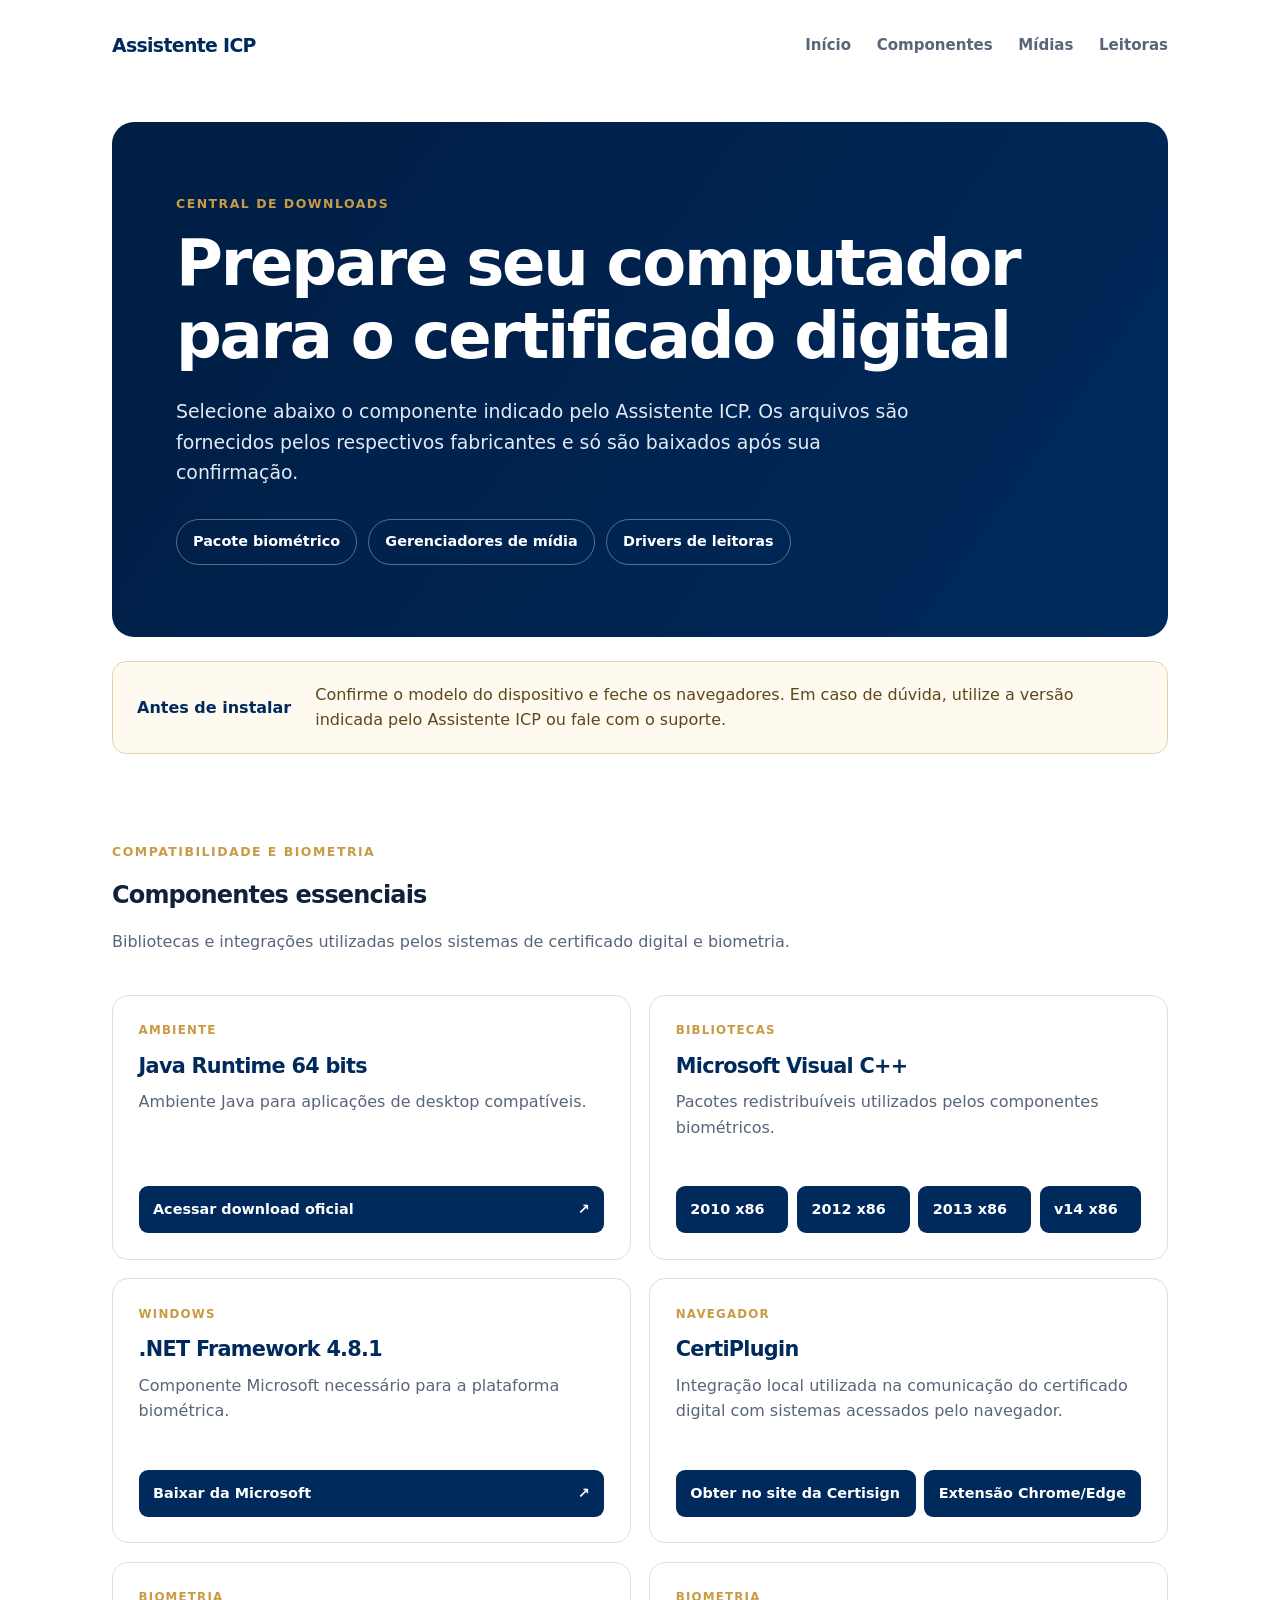
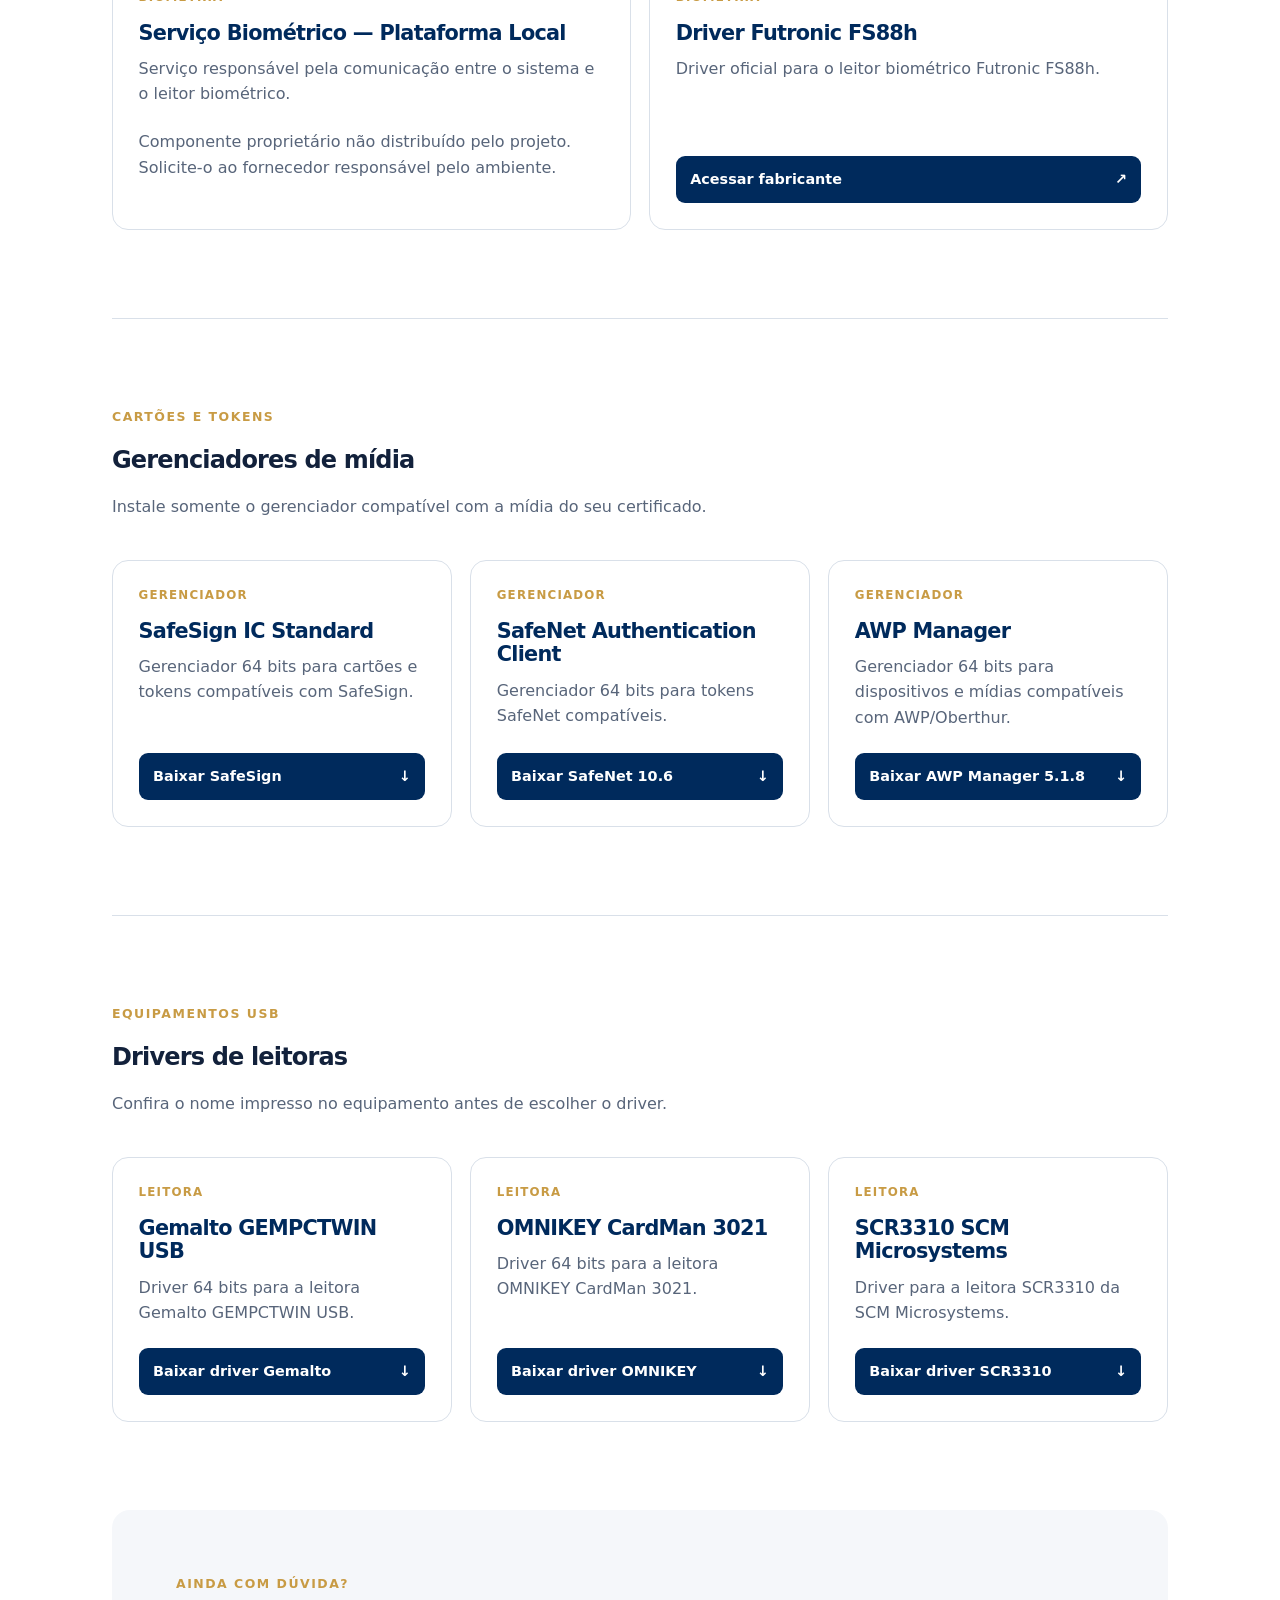
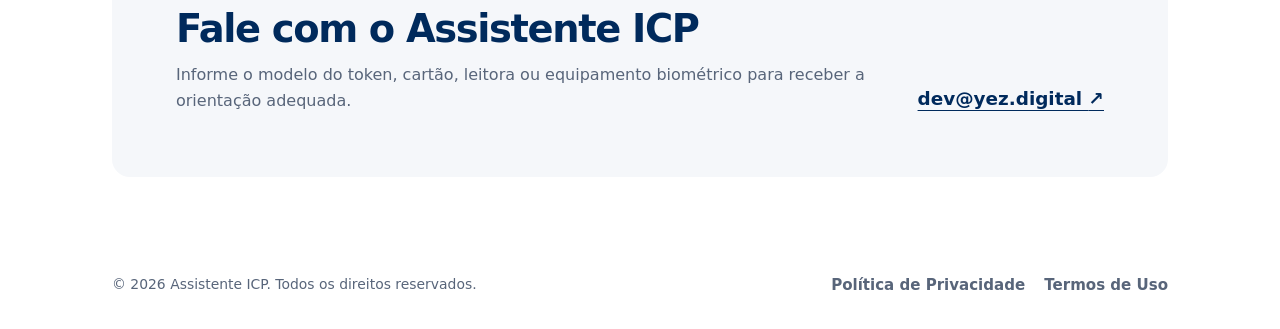
==== landing-yez/downloads.html @ 41b6a438 "Initial open-source release with unified features" ====
<!doctype html>
<html lang="pt-BR">
  <head>
    <meta charset="utf-8">
    <meta name="viewport" content="width=device-width, initial-scale=1">
    <title>Downloads para certificado digital | Assistente ICP</title>
    <meta name="description" content="Encontre componentes, gerenciadores de mídia e drivers recomendados para certificados digitais, leitoras e biometria no Windows.">
    <link rel="canonical" href="https://yez.digital/assistente-icp/downloads.html">
    <meta property="og:type" content="website">
    <meta property="og:locale" content="pt_BR">
    <meta property="og:title" content="Downloads para certificado digital | Assistente ICP">
    <meta property="og:description" content="Acesso organizado aos componentes e drivers necessários para certificados digitais.">
    <meta name="twitter:card" content="summary">
    <meta name="theme-color" content="#002a5c">
    <link rel="stylesheet" href="assets/styles.css">
  </head>
  <body>
    <a class="skip-link" href="#conteudo">Ir para o conteúdo</a>
    <header class="topbar">
      <a class="brand" href="index.html" aria-label="Assistente ICP — página inicial">
        <span class="brand-wordmark">Assistente <strong>ICP</strong></span>
      </a>
      <nav aria-label="Navegação principal">
        <a href="index.html">Início</a>
        <a href="#componentes">Componentes</a>
        <a href="#midias">Mídias</a>
        <a href="#leitoras">Leitoras</a>
      </nav>
    </header>

    <main id="conteudo" class="downloads-page">
      <section class="downloads-hero" aria-labelledby="titulo-principal">
        <p class="eyebrow">Central de downloads</p>
        <h1 id="titulo-principal">Prepare seu computador para o certificado digital</h1>
        <p class="lead">Selecione abaixo o componente indicado pelo Assistente ICP. Os arquivos são fornecidos pelos respectivos fabricantes e só são baixados após sua confirmação.</p>
        <nav class="quick-links" aria-label="Atalhos para categorias">
          <a href="#componentes">Pacote biométrico</a>
          <a href="#midias">Gerenciadores de mídia</a>
          <a href="#leitoras">Drivers de leitoras</a>
        </nav>
      </section>

      <aside class="download-notice" aria-label="Orientação de segurança">
        <strong>Antes de instalar</strong>
        <p>Confirme o modelo do dispositivo e feche os navegadores. Em caso de dúvida, utilize a versão indicada pelo Assistente ICP ou fale com o suporte.</p>
      </aside>

      <section id="componentes" class="download-section" aria-labelledby="componentes-titulo">
        <div class="section-heading">
          <p class="eyebrow">Compatibilidade e biometria</p>
          <h2 id="componentes-titulo">Componentes essenciais</h2>
          <p>Bibliotecas e integrações utilizadas pelos sistemas de certificado digital e biometria.</p>
        </div>
        <div class="download-grid">
          <article class="download-card" id="java">
            <span class="download-type">Ambiente</span>
            <h3>Java Runtime 64 bits</h3>
            <p>Ambiente Java para aplicações de desktop compatíveis.</p>
            <a class="download-button" href="https://www.java.com/pt-BR/download/manual.jsp" target="_blank" rel="noopener noreferrer">Acessar download oficial <span aria-hidden="true">↗</span></a>
          </article>
          <article class="download-card" id="visual-cpp">
            <span class="download-type">Bibliotecas</span>
            <h3>Microsoft Visual C++</h3>
            <p>Pacotes redistribuíveis utilizados pelos componentes biométricos.</p>
            <div class="download-actions">
              <a href="https://download.microsoft.com/download/1/6/5/165255E7-1014-4D0A-B094-B6A430A6BFFC/vcredist_x86.exe" target="_blank" rel="noopener noreferrer">2010 x86</a>
              <a href="https://download.microsoft.com/download/1/6/B/16B06F60-3B20-4FF2-B699-5E9B7962F9AE/VSU_4/vcredist_x86.exe" target="_blank" rel="noopener noreferrer">2012 x86</a>
              <a href="https://aka.ms/highdpimfc2013x86enu" target="_blank" rel="noopener noreferrer">2013 x86</a>
              <a href="https://aka.ms/vc14/vc_redist.x86.exe" target="_blank" rel="noopener noreferrer">v14 x86</a>
            </div>
          </article>
          <article class="download-card" id="dotnet">
            <span class="download-type">Windows</span>
            <h3>.NET Framework 4.8.1</h3>
            <p>Componente Microsoft necessário para a plataforma biométrica.</p>
            <a class="download-button" href="https://go.microsoft.com/fwlink/?linkid=2203305" target="_blank" rel="noopener noreferrer">Baixar da Microsoft <span aria-hidden="true">↗</span></a>
          </article>
          <article class="download-card" id="certiplugin">
            <span class="download-type">Navegador</span>
            <h3>CertiPlugin</h3>
            <p>Integração local utilizada na comunicação do certificado digital com sistemas acessados pelo navegador.</p>
            <div class="download-actions">
              <a href="https://www.certisign.com.br/duvidas-suporte/downloads" target="_blank" rel="noopener noreferrer">Obter no site da Certisign</a>
              <a href="https://chromewebstore.google.com/detail/certiplugin-chrome/chgajipdilbjolpgafadpdggjaeeapic" target="_blank" rel="noopener noreferrer">Extensão Chrome/Edge</a>
            </div>
          </article>
          <article class="download-card" id="plataforma-biometrica">
            <span class="download-type">Biometria</span>
            <h3>Serviço Biométrico — Plataforma Local</h3>
            <p>Serviço responsável pela comunicação entre o sistema e o leitor biométrico.</p>
            <p class="download-note">Componente proprietário não distribuído pelo projeto. Solicite-o ao fornecedor responsável pelo ambiente.</p>
          </article>
          <article class="download-card" id="futronic">
            <span class="download-type">Biometria</span>
            <h3>Driver Futronic FS88h</h3>
            <p>Driver oficial para o leitor biométrico Futronic FS88h.</p>
            <a class="download-button" href="https://www.futronic-tech.com/download.php" target="_blank" rel="noopener noreferrer">Acessar fabricante <span aria-hidden="true">↗</span></a>
          </article>
        </div>
      </section>

      <section id="midias" class="download-section download-section-alt" aria-labelledby="midias-titulo">
        <div class="section-heading">
          <p class="eyebrow">Cartões e tokens</p>
          <h2 id="midias-titulo">Gerenciadores de mídia</h2>
          <p>Instale somente o gerenciador compatível com a mídia do seu certificado.</p>
        </div>
        <div class="download-grid download-grid-three">
          <article class="download-card" id="safesign">
            <span class="download-type">Gerenciador</span>
            <h3>SafeSign IC Standard</h3>
            <p>Gerenciador 64 bits para cartões e tokens compatíveis com SafeSign.</p>
            <a class="download-button" href="https://drivers.certisign.com.br/midias/gerenciadores/safesign/64bits/SafeSignIC30124-x64-win-tu-admin.exe" target="_blank" rel="noopener noreferrer">Baixar SafeSign <span aria-hidden="true">↓</span></a>
          </article>
          <article class="download-card" id="safenet">
            <span class="download-type">Gerenciador</span>
            <h3>SafeNet Authentication Client</h3>
            <p>Gerenciador 64 bits para tokens SafeNet compatíveis.</p>
            <a class="download-button" href="https://drivers.certisign.com.br/midias/tokens/safenet/64bits/certisign10.6-x64-10.6.exe" target="_blank" rel="noopener noreferrer">Baixar SafeNet 10.6 <span aria-hidden="true">↓</span></a>
          </article>
          <article class="download-card" id="awp-manager">
            <span class="download-type">Gerenciador</span>
            <h3>AWP Manager</h3>
            <p>Gerenciador 64 bits para dispositivos e mídias compatíveis com AWP/Oberthur.</p>
            <a class="download-button" href="https://drivers.certisign.com.br/midias/leitoras/oberthur/64-bits/AWP_Manager_5.1.8_64_bits.exe" target="_blank" rel="noopener noreferrer">Baixar AWP Manager 5.1.8 <span aria-hidden="true">↓</span></a>
          </article>
        </div>
      </section>

      <section id="leitoras" class="download-section" aria-labelledby="leitoras-titulo">
        <div class="section-heading">
          <p class="eyebrow">Equipamentos USB</p>
          <h2 id="leitoras-titulo">Drivers de leitoras</h2>
          <p>Confira o nome impresso no equipamento antes de escolher o driver.</p>
        </div>
        <div class="download-grid download-grid-three">
          <article class="download-card" id="gemalto">
            <span class="download-type">Leitora</span>
            <h3>Gemalto GEMPCTWIN USB</h3>
            <p>Driver 64 bits para a leitora Gemalto GEMPCTWIN USB.</p>
            <a class="download-button" href="https://drivers.certisign.com.br/midias/leitoras/gemalto/gempctwin-usb/64-bits/gemccid_en-us_64.msi" target="_blank" rel="noopener noreferrer">Baixar driver Gemalto <span aria-hidden="true">↓</span></a>
          </article>
          <article class="download-card" id="omnikey">
            <span class="download-type">Leitora</span>
            <h3>OMNIKEY CardMan 3021</h3>
            <p>Driver 64 bits para a leitora OMNIKEY CardMan 3021.</p>
            <a class="download-button" href="https://drivers.certisign.com.br/midias/leitoras/omnikey/cardman3021/64bits/OMNIKEY3x21_x64AMD_for_R1_2_2_8.exe" target="_blank" rel="noopener noreferrer">Baixar driver OMNIKEY <span aria-hidden="true">↓</span></a>
          </article>
          <article class="download-card" id="scr3310">
            <span class="download-type">Leitora</span>
            <h3>SCR3310 SCM Microsystems</h3>
            <p>Driver para a leitora SCR3310 da SCM Microsystems.</p>
            <a class="download-button" href="https://drivers.certisign.com.br/midias/leitoras/scm/scr3310/SCR3_DriversOnly_V8.41.exe" target="_blank" rel="noopener noreferrer">Baixar driver SCR3310 <span aria-hidden="true">↓</span></a>
          </article>
        </div>
      </section>

      <section class="download-support" aria-labelledby="suporte-titulo">
        <div>
          <p class="eyebrow">Ainda com dúvida?</p>
          <h2 id="suporte-titulo">Fale com o Assistente ICP</h2>
          <p>Informe o modelo do token, cartão, leitora ou equipamento biométrico para receber a orientação adequada.</p>
        </div>
        <a class="support-link" href="mailto:dev@yez.digital">dev@yez.digital <span aria-hidden="true">↗</span></a>
      </section>
    </main>

    <footer>
      <span>© 2026 Assistente ICP. Todos os direitos reservados.</span>
      <div>
        <a href="privacidade.html">Política de Privacidade</a>
        <a href="termos.html">Termos de Uso</a>
      </div>
    </footer>
  </body>
</html>
---- landing-yez/assets/styles.css ----
:root {
  --navy: #002a5c;
  --navy-dark: #001d43;
  --gold: #c89b44;
  --ink: #12213b;
  --muted: #58657a;
  --line: #d9e0e9;
  --surface: #f5f7fa;
  --white: #ffffff;
  --max-width: 1120px;
}

* { box-sizing: border-box; }
html { scroll-behavior: smooth; }
body { margin: 0; background: var(--white); color: var(--ink); font-family: Inter, ui-sans-serif, system-ui, -apple-system, BlinkMacSystemFont, "Segoe UI", sans-serif; line-height: 1.6; }
a { color: inherit; }
.skip-link { position: absolute; left: -9999px; top: 0; z-index: 20; background: var(--white); color: var(--navy); padding: .75rem 1rem; }
.skip-link:focus { left: 1rem; top: 1rem; outline: 3px solid var(--gold); }
.topbar, main, footer { max-width: var(--max-width); margin: 0 auto; }
.topbar { min-height: 90px; display: flex; align-items: center; justify-content: space-between; padding: 0 2rem; }
.brand { display: inline-flex; align-items: center; color: var(--navy); text-decoration: none; }
.brand-wordmark { font-size: 1.18rem; font-weight: 650; letter-spacing: -.035em; }
.brand-wordmark strong { color: var(--navy); font-weight: 850; }
nav { display: flex; gap: 1.6rem; }
nav a, footer a { color: var(--muted); text-decoration: none; font-size: .94rem; font-weight: 650; }
nav a:hover, nav a:focus-visible, footer a:hover, footer a:focus-visible { color: var(--navy); text-decoration: underline; }
.hero { margin: 2rem auto 0; min-height: 470px; padding: 5.5rem 2rem; background: linear-gradient(115deg, var(--navy-dark), var(--navy)); color: var(--white); display: grid; grid-template-columns: minmax(0, 1.4fr) minmax(280px, .75fr); gap: 4rem; align-items: center; border-radius: 22px; }
.eyebrow { margin: 0 0 .8rem; color: var(--gold); font-size: .78rem; font-weight: 800; letter-spacing: .12em; text-transform: uppercase; }
h1, h2, h3 { line-height: 1.15; letter-spacing: -.035em; }
h1 { max-width: 700px; margin: 0; font-size: clamp(2.55rem, 5vw, 4.7rem); }
.lead { max-width: 620px; margin: 1.4rem 0 0; color: #e4eaf4; font-size: 1.18rem; }
.hero-actions { display: flex; flex-wrap: wrap; align-items: center; gap: 1.25rem; margin-top: 2rem; }
.store-status { display: inline-block; border: 1px solid rgba(255,255,255,.4); border-radius: 999px; padding: .55rem .9rem; color: #f4f7fc; font-size: .89rem; }
.text-link { color: var(--white); font-weight: 750; text-underline-offset: 4px; }
.hero-card { padding: 2rem; border: 1px solid rgba(255,255,255,.2); border-radius: 16px; background: rgba(255,255,255,.09); box-shadow: 0 20px 50px rgba(0,0,0,.15); }
.card-icon { display: grid; width: 44px; height: 44px; place-items: center; border-radius: 50%; background: var(--gold); color: var(--navy-dark); font-weight: 900; font-size: 1.25rem; }
.hero-card h2 { margin: 1.2rem 0 .7rem; font-size: 1.4rem; }
.hero-card p { margin: 0; color: #e2e9f3; }
.section { padding: 6rem 2rem; }
.section-heading { max-width: 720px; }
.section h2 { margin: 0; font-size: clamp(2rem, 3vw, 3rem); }
.feature-grid { display: grid; grid-template-columns: repeat(3, 1fr); gap: 1.2rem; margin-top: 2.5rem; }
.feature-grid article { min-height: 250px; padding: 1.75rem; border: 1px solid var(--line); border-radius: 14px; background: var(--white); }
.feature-number { color: var(--gold); font-weight: 850; letter-spacing: .08em; }
.feature-grid h3 { margin: 3rem 0 .7rem; font-size: 1.25rem; }
.feature-grid p, .support p { margin: 0; color: var(--muted); }
.security { max-width: none; background: var(--surface); }
.security > *, .support { max-width: calc(var(--max-width) - 4rem); margin-left: auto; margin-right: auto; }
.security-layout { display: grid; grid-template-columns: 1fr 1fr; gap: 3rem; margin-top: 2rem; }
.security-layout > p { margin: 0; color: var(--muted); font-size: 1.08rem; }
.security-layout ul { margin: 0; padding: 0; list-style: none; }
.security-layout li { position: relative; padding: 0 0 1rem 1.7rem; color: var(--ink); }
.security-layout li::before { position: absolute; left: 0; content: "✓"; color: var(--gold); font-weight: 900; }
.support { display: flex; align-items: end; justify-content: space-between; gap: 2rem; border-bottom: 1px solid var(--line); }
.support h2 { margin: 0 0 1rem; }
.support-link { flex: none; color: var(--navy); font-size: 1.15rem; font-weight: 800; text-underline-offset: 5px; }
footer { display: flex; justify-content: space-between; gap: 1rem; padding: 2rem; color: var(--muted); font-size: .87rem; }
footer div { display: flex; gap: 1.2rem; }
.legal { max-width: 800px; margin: 0 auto; padding: 3rem 2rem 6rem; }
.legal h1 { color: var(--navy); font-size: clamp(2.3rem, 5vw, 3.5rem); }
.legal h2 { margin-top: 2.4rem; font-size: 1.35rem; }
.legal p, .legal li { color: #44536a; }
.legal .back { color: var(--navy); font-weight: 750; }
.downloads-page { padding: 0 2rem; }
.downloads-hero { margin: 2rem 0 0; padding: 4.5rem clamp(1.5rem, 5vw, 4.5rem); border-radius: 22px; background: linear-gradient(125deg, var(--navy-dark), var(--navy)); color: var(--white); }
.downloads-hero h1 { max-width: 850px; }
.downloads-hero .lead { max-width: 760px; }
.quick-links { display: flex; flex-wrap: wrap; gap: .7rem; margin-top: 2rem; }
.quick-links a { padding: .65rem 1rem; border: 1px solid rgba(255,255,255,.34); border-radius: 999px; color: var(--white); text-decoration: none; font-size: .9rem; font-weight: 750; }
.quick-links a:hover, .quick-links a:focus-visible { border-color: var(--gold); background: rgba(255,255,255,.08); }
.download-notice { display: grid; grid-template-columns: auto 1fr; gap: 1.5rem; align-items: center; margin: 1.5rem 0 0; padding: 1.25rem 1.5rem; border: 1px solid #e4d2ad; border-radius: 14px; background: #fffaf0; color: #5d471b; }
.download-notice strong { color: var(--navy); }
.download-notice p { margin: 0; }
.download-section { padding: 5.5rem 0; scroll-margin-top: 1rem; }
.download-section + .download-section { border-top: 1px solid var(--line); }
.download-section .section-heading > p:last-child { color: var(--muted); }
.download-grid { display: grid; grid-template-columns: repeat(2, minmax(0, 1fr)); gap: 1.15rem; margin-top: 2.5rem; }
.download-grid-three { grid-template-columns: repeat(3, minmax(0, 1fr)); }
.download-card { display: flex; min-height: 265px; flex-direction: column; padding: 1.6rem; border: 1px solid var(--line); border-radius: 16px; background: var(--white); scroll-margin-top: 1.5rem; transition: border-color .2s ease, box-shadow .2s ease, transform .2s ease; }
.download-card:target { border-color: var(--gold); box-shadow: 0 0 0 4px rgba(200,155,68,.2), 0 18px 42px rgba(0,42,92,.12); transform: translateY(-2px); }
.download-type { color: var(--gold); font-size: .74rem; font-weight: 850; letter-spacing: .1em; text-transform: uppercase; }
.download-card h3 { margin: .9rem 0 .65rem; color: var(--navy); font-size: 1.3rem; }
.download-card p { margin: 0 0 1.4rem; color: var(--muted); }
.download-button, .download-actions a { display: inline-flex; align-items: center; justify-content: space-between; gap: .75rem; margin-top: auto; border-radius: 9px; background: var(--navy); color: var(--white); padding: .75rem .9rem; text-decoration: none; font-size: .9rem; font-weight: 750; }
.download-button:hover, .download-button:focus-visible, .download-actions a:hover, .download-actions a:focus-visible { background: var(--navy-dark); outline: 3px solid rgba(200,155,68,.45); outline-offset: 2px; }
.download-actions { display: flex; flex-wrap: wrap; gap: .55rem; margin-top: auto; }
.download-actions a { margin-top: 0; flex: 1 1 auto; }
.download-support { display: flex; align-items: end; justify-content: space-between; gap: 2rem; padding: 4rem; margin-bottom: 4rem; border-radius: 18px; background: var(--surface); }
.download-support h2 { margin: 0 0 .7rem; color: var(--navy); font-size: clamp(1.8rem, 3vw, 2.7rem); }
.download-support p:last-child { margin: 0; color: var(--muted); }
@media (max-width: 760px) {
  .topbar { min-height: auto; flex-direction: column; gap: .25rem; padding: .65rem 1rem 1rem; } nav { justify-content: center; flex-wrap: wrap; gap: .45rem 1rem; } .hero { margin: 0; padding: 4rem 1.5rem; grid-template-columns: 1fr; border-radius: 0; gap: 2.5rem; } .section { padding: 4rem 1.5rem; } .feature-grid, .security-layout { grid-template-columns: 1fr; gap: 1rem; } .support { display: block; } .support-link { display: inline-block; margin-top: 1.5rem; } footer { padding: 1.5rem; flex-direction: column; } footer div { flex-wrap: wrap; }
  .downloads-page { padding: 0; } .downloads-hero { margin: 0; padding: 3.5rem 1.5rem; border-radius: 0; } .download-notice { grid-template-columns: 1fr; margin: 1.25rem; gap: .35rem; } .download-section { padding: 4rem 1.25rem; } .download-grid, .download-grid-three { grid-template-columns: 1fr; } .download-support { display: block; margin: 0 1.25rem 3rem; padding: 2rem 1.5rem; } .download-support .support-link { margin-top: 1.25rem; }
}
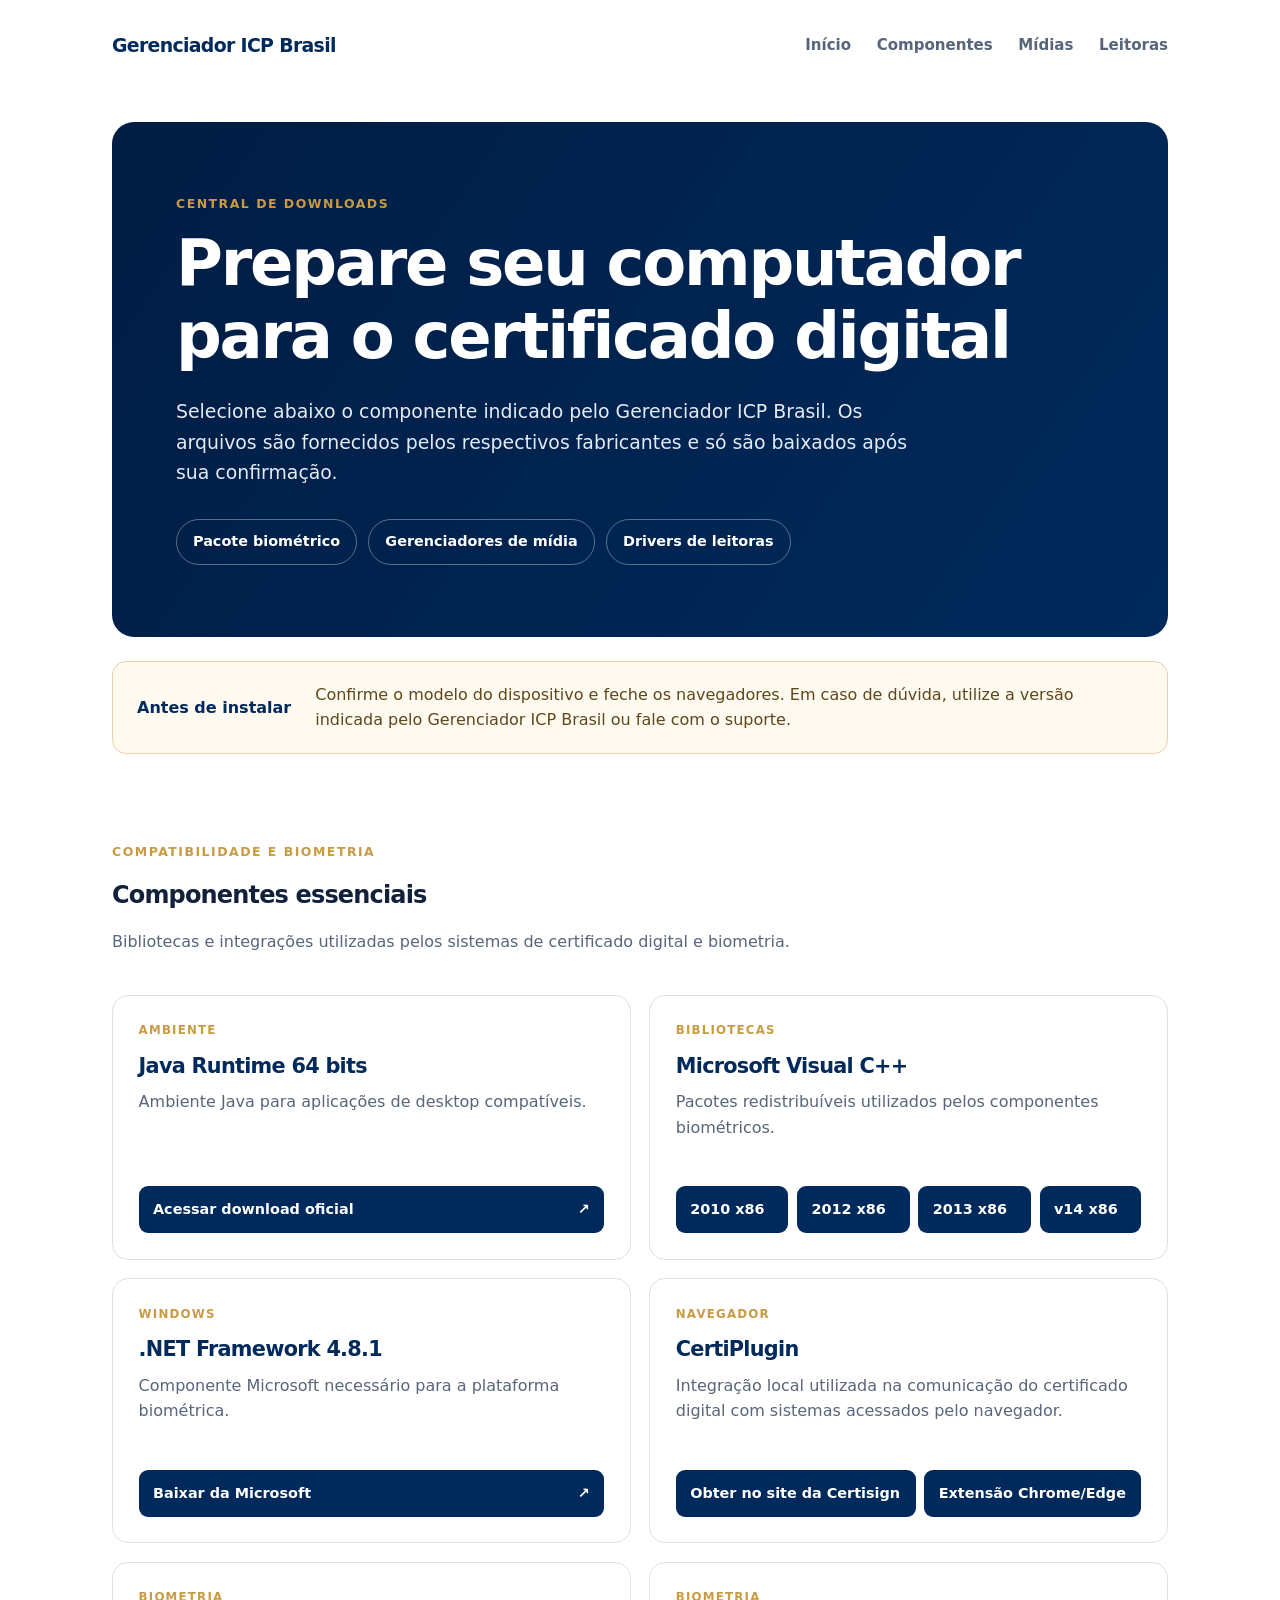
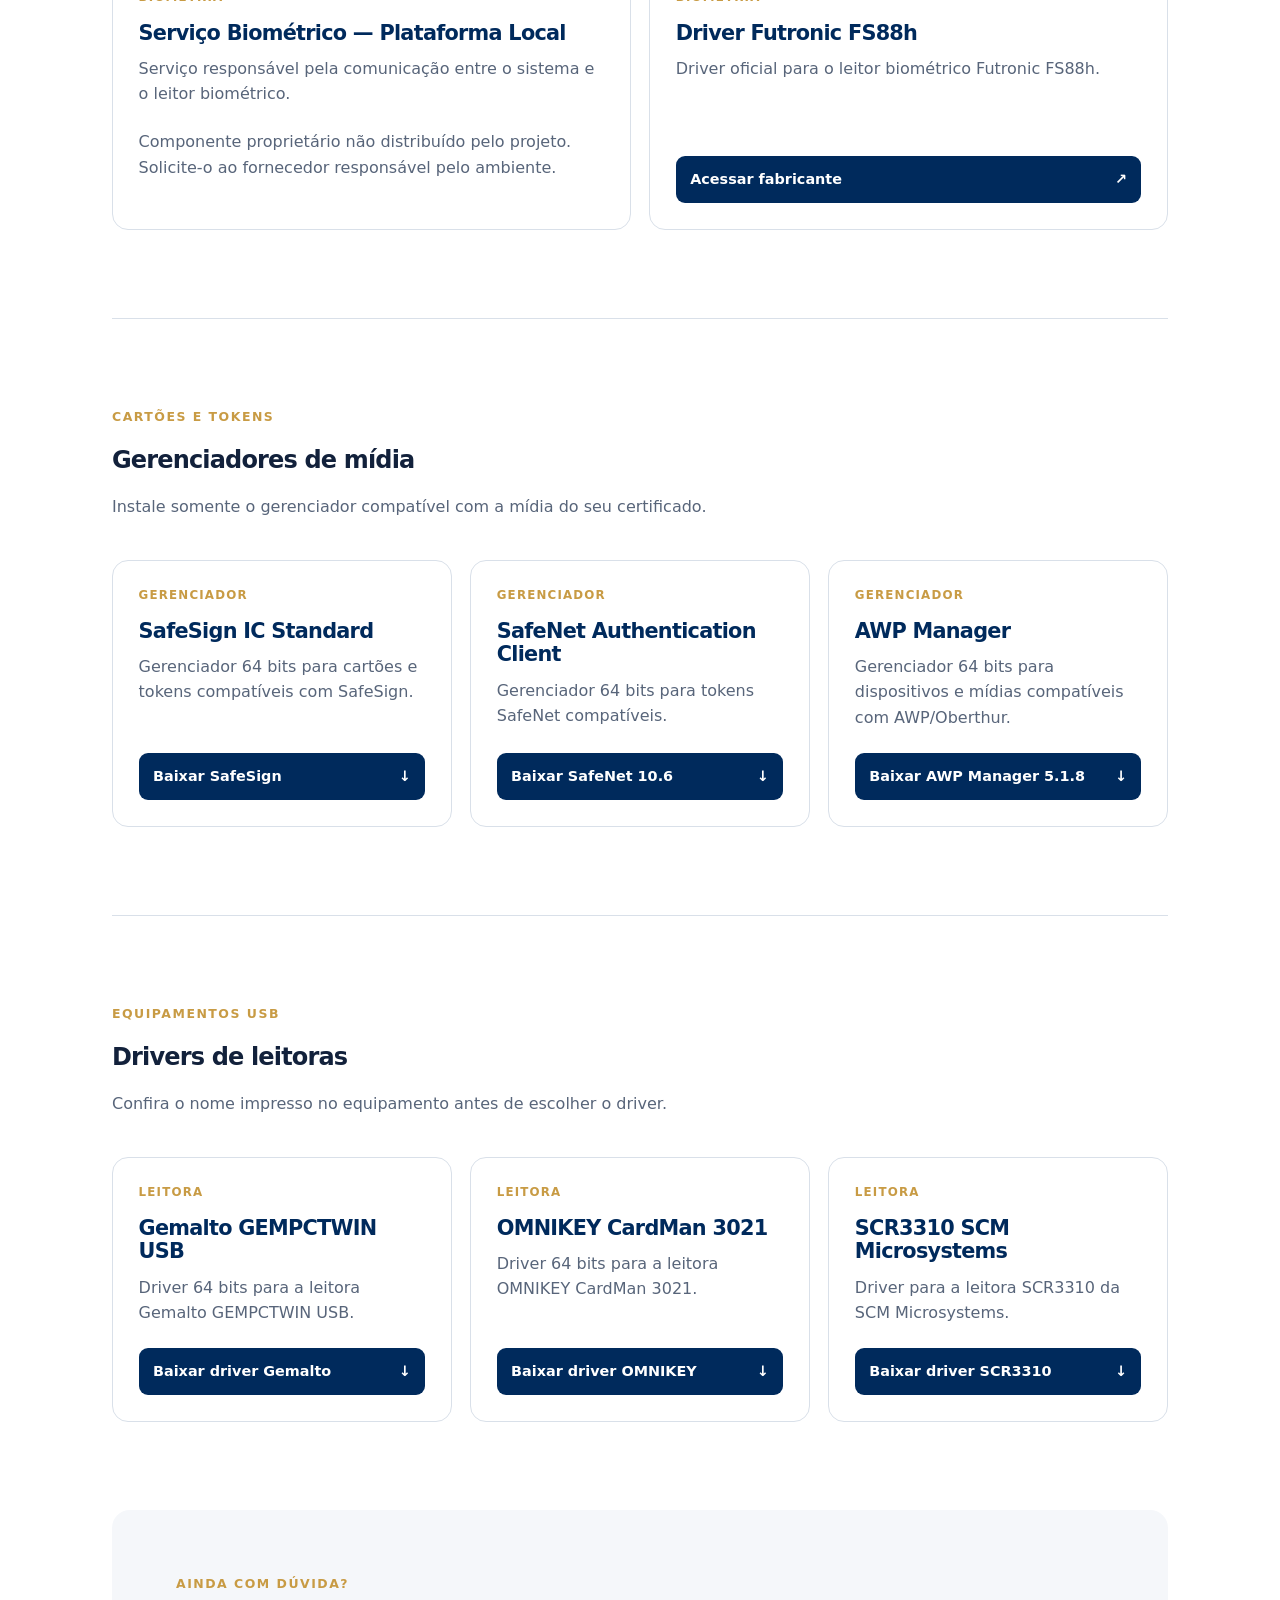
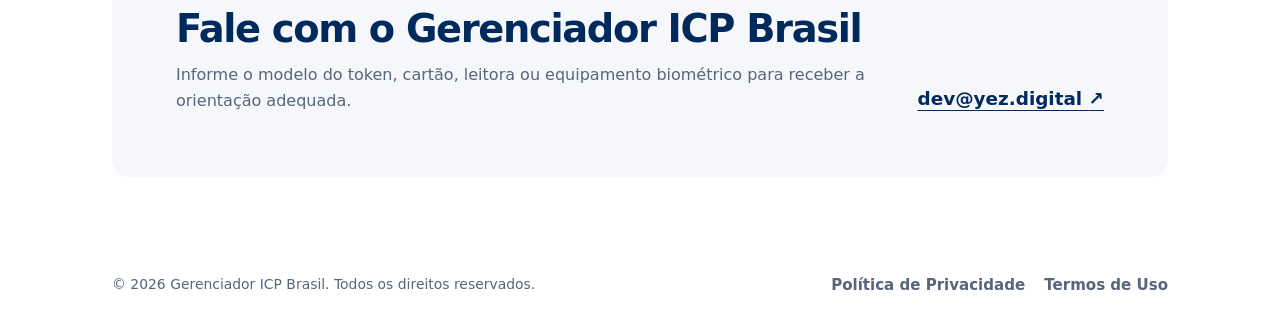
==== commit 9fb160e9: "Restore Gerenciador ICP Brasil product name" ====
--- a/landing-yez/downloads.html
+++ b/landing-yez/downloads.html
@@ -3,12 +3,12 @@
   <head>
     <meta charset="utf-8">
     <meta name="viewport" content="width=device-width, initial-scale=1">
-    <title>Downloads para certificado digital | Assistente ICP</title>
+    <title>Downloads para certificado digital | Gerenciador ICP Brasil</title>
     <meta name="description" content="Encontre componentes, gerenciadores de mídia e drivers recomendados para certificados digitais, leitoras e biometria no Windows.">
-    <link rel="canonical" href="https://yez.digital/assistente-icp/downloads.html">
+    <link rel="canonical" href="https://yez.digital/gerenciador-icp-brasil/downloads.html">
     <meta property="og:type" content="website">
     <meta property="og:locale" content="pt_BR">
-    <meta property="og:title" content="Downloads para certificado digital | Assistente ICP">
+    <meta property="og:title" content="Downloads para certificado digital | Gerenciador ICP Brasil">
     <meta property="og:description" content="Acesso organizado aos componentes e drivers necessários para certificados digitais.">
     <meta name="twitter:card" content="summary">
     <meta name="theme-color" content="#002a5c">
@@ -17,8 +17,8 @@
   <body>
     <a class="skip-link" href="#conteudo">Ir para o conteúdo</a>
     <header class="topbar">
-      <a class="brand" href="index.html" aria-label="Assistente ICP — página inicial">
-        <span class="brand-wordmark">Assistente <strong>ICP</strong></span>
+      <a class="brand" href="index.html" aria-label="Gerenciador ICP Brasil — página inicial">
+        <span class="brand-wordmark">Gerenciador <strong>ICP Brasil</strong></span>
       </a>
       <nav aria-label="Navegação principal">
         <a href="index.html">Início</a>
@@ -32,7 +32,7 @@
       <section class="downloads-hero" aria-labelledby="titulo-principal">
         <p class="eyebrow">Central de downloads</p>
         <h1 id="titulo-principal">Prepare seu computador para o certificado digital</h1>
-        <p class="lead">Selecione abaixo o componente indicado pelo Assistente ICP. Os arquivos são fornecidos pelos respectivos fabricantes e só são baixados após sua confirmação.</p>
+        <p class="lead">Selecione abaixo o componente indicado pelo Gerenciador ICP Brasil. Os arquivos são fornecidos pelos respectivos fabricantes e só são baixados após sua confirmação.</p>
         <nav class="quick-links" aria-label="Atalhos para categorias">
           <a href="#componentes">Pacote biométrico</a>
           <a href="#midias">Gerenciadores de mídia</a>
@@ -42,7 +42,7 @@
 
       <aside class="download-notice" aria-label="Orientação de segurança">
         <strong>Antes de instalar</strong>
-        <p>Confirme o modelo do dispositivo e feche os navegadores. Em caso de dúvida, utilize a versão indicada pelo Assistente ICP ou fale com o suporte.</p>
+        <p>Confirme o modelo do dispositivo e feche os navegadores. Em caso de dúvida, utilize a versão indicada pelo Gerenciador ICP Brasil ou fale com o suporte.</p>
       </aside>
 
       <section id="componentes" class="download-section" aria-labelledby="componentes-titulo">
@@ -158,7 +158,7 @@
       <section class="download-support" aria-labelledby="suporte-titulo">
         <div>
           <p class="eyebrow">Ainda com dúvida?</p>
-          <h2 id="suporte-titulo">Fale com o Assistente ICP</h2>
+          <h2 id="suporte-titulo">Fale com o Gerenciador ICP Brasil</h2>
           <p>Informe o modelo do token, cartão, leitora ou equipamento biométrico para receber a orientação adequada.</p>
         </div>
         <a class="support-link" href="mailto:dev@yez.digital">dev@yez.digital <span aria-hidden="true">↗</span></a>
@@ -166,7 +166,7 @@
     </main>
 
     <footer>
-      <span>© 2026 Assistente ICP. Todos os direitos reservados.</span>
+      <span>© 2026 Gerenciador ICP Brasil. Todos os direitos reservados.</span>
       <div>
         <a href="privacidade.html">Política de Privacidade</a>
         <a href="termos.html">Termos de Uso</a>
